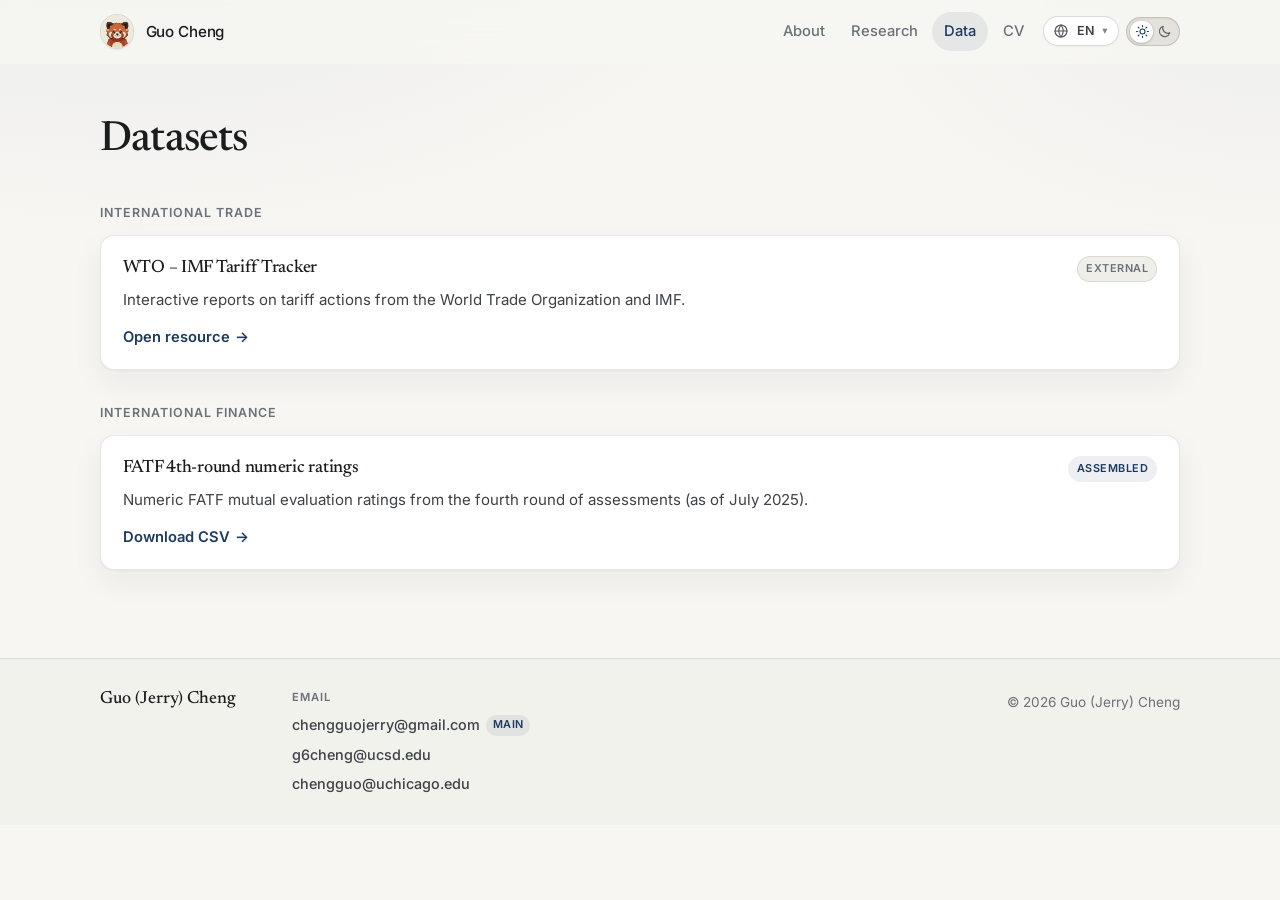
==== data.html @ 2438d46c "Add a dedicated Data page for themed datasets. Move the catalog off the home page, keep bilingual la" ====
<!DOCTYPE html>
<html lang="en">
<head>
  <meta charset="UTF-8" />
  <meta name="viewport" content="width=device-width, initial-scale=1" />
  <title>Datasets — Guo (Jerry) Cheng</title>
  <meta name="description" content="Datasets curated and assembled by Guo (Jerry) Cheng — international trade, international finance, and more." />
  <meta name="author" content="Guo (Jerry) Cheng" />

  <meta property="og:title" content="Datasets — Guo (Jerry) Cheng" />
  <meta property="og:description" content="Datasets curated and assembled by Guo (Jerry) Cheng." />
  <meta property="og:type" content="website" />
  <meta property="og:url" content="https://jerrycg.github.io/data.html" />

  <link rel="icon" href="assets/img/logo-red-panda.jpg" type="image/jpeg" />
  <meta name="color-scheme" content="light dark" />
  <script>
    (function () {
      try {
        var stored = localStorage.getItem("theme");
        var prefersDark = window.matchMedia("(prefers-color-scheme: dark)").matches;
        var theme = stored === "light" || stored === "dark"
          ? stored
          : prefersDark
            ? "dark"
            : "light";
        document.documentElement.setAttribute("data-theme", theme);
        document.documentElement.style.colorScheme = theme;
      } catch (e) {
        document.documentElement.setAttribute("data-theme", "light");
      }
      try {
        var lang = localStorage.getItem("lang");
        if (lang === "zh-CN" || lang === "en") {
          document.documentElement.setAttribute("lang", lang === "zh-CN" ? "zh-CN" : "en");
          document.documentElement.setAttribute("data-lang", lang);
        }
      } catch (e2) { /* ignore */ }
    })();
  </script>
  <link rel="preconnect" href="https://fonts.googleapis.com" />
  <link rel="preconnect" href="https://fonts.gstatic.com" crossorigin />
  <link href="https://fonts.googleapis.com/css2?family=Inter:wght@400;500;600&family=Newsreader:ital,opsz,wght@0,6..72,400;0,6..72,500;0,6..72,600;1,6..72,400;1,6..72,500&display=swap" rel="stylesheet" />
  <link rel="stylesheet" href="css/styles.css?v=20260418" />
</head>
<body class="page-data">
  <a class="skip-link" href="#main" data-i18n="skip">Skip to content</a>

  <header class="site-header" id="top">
    <div class="header-inner">
      <a class="brand" href="index.html" data-i18n-aria="brand.home" aria-label="Guo (Jerry) Cheng — home">
        <img
          class="brand-mark"
          src="assets/img/logo-red-panda.jpg"
          alt=""
          width="36"
          height="36"
          decoding="async"
        />
        <span class="brand-name" data-i18n="brand.name">Guo Cheng</span>
      </a>
      <div class="header-right">
        <nav class="site-nav" data-i18n-aria="nav.primary" aria-label="Primary">
          <ul>
            <li><a href="index.html#about" data-i18n="nav.about">About</a></li>
            <li><a href="index.html#research" data-i18n="nav.research">Research</a></li>
            <li><a href="data.html" class="is-active" data-i18n="nav.data" aria-current="page">Data</a></li>
            <li><a href="index.html#cv" data-i18n="nav.cv">CV</a></li>
          </ul>
        </nav>

        <div class="lang-switch" id="lang-switch">
          <button
            type="button"
            class="lang-toggle"
            id="lang-toggle"
            aria-haspopup="listbox"
            aria-expanded="false"
            aria-controls="lang-menu"
            data-i18n-aria="lang.label"
            aria-label="Language"
            title="Language"
          >
            <span class="lang-toggle-icon" aria-hidden="true">
              <svg viewBox="0 0 24 24" width="16" height="16" fill="none" stroke="currentColor" stroke-width="1.7" stroke-linecap="round" stroke-linejoin="round">
                <circle cx="12" cy="12" r="9" />
                <path d="M3 12h18" />
                <path d="M12 3a14 14 0 0 1 0 18" />
                <path d="M12 3a14 14 0 0 0 0 18" />
              </svg>
            </span>
            <span class="lang-current" id="lang-current">EN</span>
            <span class="lang-caret" aria-hidden="true">▾</span>
          </button>
          <ul class="lang-menu" id="lang-menu" role="listbox" hidden>
            <li role="option">
              <button type="button" class="lang-option" data-lang="en" data-i18n="lang.en">English</button>
            </li>
            <li role="option">
              <button type="button" class="lang-option" data-lang="zh-CN" data-i18n="lang.zh">简体中文</button>
            </li>
          </ul>
        </div>

        <button
          type="button"
          class="theme-toggle"
          id="theme-toggle"
          aria-label="Switch to dark theme"
          data-i18n-title="theme.toggle"
          title="Toggle light / dark theme"
        >
          <span class="theme-toggle-track" aria-hidden="true">
            <span class="theme-toggle-icon theme-toggle-sun">
              <svg viewBox="0 0 24 24" width="15" height="15" fill="none" stroke="currentColor" stroke-width="1.75" stroke-linecap="round">
                <circle cx="12" cy="12" r="4" />
                <path d="M12 2.5v1.8M12 19.7v1.8M2.5 12h1.8M19.7 12h1.8M5.1 5.1l1.3 1.3M17.6 17.6l1.3 1.3M5.1 18.9l1.3-1.3M17.6 6.4l1.3-1.3" />
              </svg>
            </span>
            <span class="theme-toggle-icon theme-toggle-moon">
              <svg viewBox="0 0 24 24" width="15" height="15" fill="none" stroke="currentColor" stroke-width="1.75" stroke-linecap="round" stroke-linejoin="round">
                <path d="M20.5 14.2A8.2 8.2 0 0 1 9.8 3.5 8.5 8.5 0 1 0 20.5 14.2Z" />
              </svg>
            </span>
            <span class="theme-toggle-thumb"></span>
          </span>
        </button>
      </div>
    </div>
  </header>

  <main id="main">
    <section class="section page-hero" aria-labelledby="data-title">
      <div class="container">
        <header class="section-header reveal">
          <h1 id="data-title" class="page-title" data-i18n="data.title">Datasets</h1>
        </header>

        <div class="research-block reveal">
          <h2 class="research-group-title" data-i18n="data.trade">International Trade</h2>
          <ul class="data-list">
            <li class="data-card">
              <div class="data-card-top">
                <p class="data-card-title" data-i18n="data.wto.title">WTO – IMF Tariff Tracker</p>
                <span class="data-badge" data-i18n="data.badge.external">External</span>
              </div>
              <p class="data-card-desc" data-i18n="data.wto.desc">
                Interactive reports on tariff actions from the World Trade Organization and IMF.
              </p>
              <div class="paper-links">
                <a
                  class="text-link"
                  href="https://ttd.wto.org/en/reports/tariff-actions"
                  target="_blank"
                  rel="noopener noreferrer"
                >
                  <span data-i18n="data.open">Open resource</span>
                  <span aria-hidden="true">→</span>
                </a>
              </div>
            </li>
          </ul>
        </div>

        <div class="research-block reveal">
          <h2 class="research-group-title" data-i18n="data.finance">International Finance</h2>
          <ul class="data-list">
            <li class="data-card">
              <div class="data-card-top">
                <p class="data-card-title" data-i18n="data.fatf.title">FATF 4th-round numeric ratings</p>
                <span class="data-badge data-badge-own" data-i18n="data.badge.assembled">Assembled</span>
              </div>
              <p class="data-card-desc" data-i18n="data.fatf.desc">
                Numeric FATF mutual evaluation ratings from the fourth round of assessments (as of July 2025).
              </p>
              <div class="paper-links">
                <a
                  class="text-link"
                  href="doc/FATF_4th_round_numeric_ratings_2025Jul.csv"
                  target="_blank"
                  rel="noopener noreferrer"
                >
                  <span data-i18n="data.download">Download CSV</span>
                  <span aria-hidden="true">→</span>
                </a>
              </div>
            </li>
          </ul>
        </div>
      </div>
    </section>
  </main>

  <footer class="site-footer">
    <div class="container footer-inner">
      <div class="footer-brand">
        <p class="footer-name" data-i18n="footer.name">Guo (Jerry) Cheng</p>
      </div>

      <div class="footer-block">
        <p class="footer-label" data-i18n="footer.email">Email</p>
        <ul class="footer-emails">
          <li>
            <a href="mailto:chengguojerry@gmail.com">chengguojerry@gmail.com</a>
            <span class="footer-tag" data-i18n="footer.main">main</span>
          </li>
          <li>
            <a href="mailto:g6cheng@ucsd.edu">g6cheng@ucsd.edu</a>
          </li>
          <li>
            <a href="mailto:chengguo@uchicago.edu">chengguo@uchicago.edu</a>
          </li>
        </ul>
      </div>

      <p class="footer-copy" data-i18n="footer.copy" id="footer-copy">© <span id="year"></span> Guo (Jerry) Cheng</p>
    </div>
  </footer>

  <script src="js/i18n.js?v=20260418"></script>
  <script src="js/main.js?v=20260418"></script>
</body>
</html>
---- css/styles.css ----
/* =========================================================
   Guo (Jerry) Cheng — personal academic site
   Minimal · concise · clean · light / dark
   ========================================================= */

/* Light theme (default) */
:root,
html[data-theme="light"] {
  color-scheme: light;

  --bg: #f7f6f3;
  --bg-elevated: #ffffff;
  --bg-soft: #efeee9;
  --ink: #1a1c1e;
  --ink-soft: #3d4248;
  --muted: #6b7178;
  --line: rgba(26, 28, 30, 0.1);
  --line-strong: rgba(26, 28, 30, 0.16);
  --accent: #1e3a5f;
  --accent-hover: #152a45;
  --accent-soft: rgba(30, 58, 95, 0.08);
  --accent-ring: rgba(30, 58, 95, 0.28);
  --accent-on: #f8f7f4;
  --brand-mark-fg: #f7f6f3;

  --header-bg: rgba(247, 246, 243, 0.78);
  --header-bg-scrolled: rgba(247, 246, 243, 0.9);
  --glow-a: rgba(30, 58, 95, 0.06);
  --glow-b: rgba(30, 58, 95, 0.04);
  --section-alt: linear-gradient(180deg, rgba(255, 255, 255, 0.55), rgba(239, 238, 233, 0.7));
  --footer-bg: rgba(239, 238, 233, 0.55);
  --cv-wash: rgba(30, 58, 95, 0.06);
  --card-hover-border: rgba(30, 58, 95, 0.22);
  --btn-ghost-border-hover: rgba(26, 28, 30, 0.22);
  --btn-primary-shadow: 0 1px 0 rgba(255, 255, 255, 0.12) inset, 0 8px 20px rgba(30, 58, 95, 0.18);
  --shadow-soft: 0 1px 2px rgba(26, 28, 30, 0.04), 0 12px 32px rgba(26, 28, 30, 0.06);
  --portrait-bg: linear-gradient(145deg, #e8e6df 0%, #d8dde6 100%);
  --toggle-track: #e4e2db;
  --toggle-thumb: #ffffff;
  --toggle-icon: #5c636b;
  --toggle-icon-active: #1e3a5f;

  /* Type system
     - sans  → UI chrome (nav, labels, buttons, meta)
     - serif → headings + long-form reading (about, abstracts, lede)
     Pairing: Inter + Newsreader (academic, cohesive, not identical everywhere) */
  --font-sans: "Inter", system-ui, -apple-system, "Segoe UI", Roboto, sans-serif;
  --font-serif: "Newsreader", "Iowan Old Style", "Palatino Linotype", Palatino, Georgia, serif;
  --font-prose-size: 1.08rem;
  --font-prose-leading: 1.75;

  /* Layout */
  --container: 1080px;
  --content: 42rem;
  --header-h: 4rem;
  --radius: 14px;
  --radius-sm: 10px;

  /* Motion */
  --ease: cubic-bezier(0.22, 1, 0.36, 1);
  --dur: 220ms;
}

/* Dark theme — quiet academic night */
html[data-theme="dark"] {
  color-scheme: dark;

  --bg: #111316;
  --bg-elevated: #1a1d22;
  --bg-soft: #16191e;
  --ink: #f0efeb;
  --ink-soft: #c5c8ce;
  --muted: #9198a1;
  --line: rgba(240, 239, 235, 0.1);
  --line-strong: rgba(240, 239, 235, 0.16);
  --accent: #9bb8db;
  --accent-hover: #bdd0e8;
  --accent-soft: rgba(155, 184, 219, 0.14);
  --accent-ring: rgba(155, 184, 219, 0.35);
  --accent-on: #111316;
  --brand-mark-fg: #111316;

  --header-bg: rgba(17, 19, 22, 0.78);
  --header-bg-scrolled: rgba(17, 19, 22, 0.92);
  --glow-a: rgba(155, 184, 219, 0.08);
  --glow-b: rgba(155, 184, 219, 0.04);
  --section-alt: linear-gradient(180deg, rgba(26, 29, 34, 0.65), rgba(18, 21, 26, 0.9));
  --footer-bg: rgba(14, 16, 19, 0.75);
  --cv-wash: rgba(155, 184, 219, 0.08);
  --card-hover-border: rgba(155, 184, 219, 0.32);
  --btn-ghost-border-hover: rgba(240, 239, 235, 0.28);
  --btn-primary-shadow: 0 1px 0 rgba(255, 255, 255, 0.08) inset, 0 8px 22px rgba(0, 0, 0, 0.35);
  --shadow-soft: 0 1px 2px rgba(0, 0, 0, 0.25), 0 14px 36px rgba(0, 0, 0, 0.28);
  --portrait-bg: linear-gradient(145deg, #2a2f38 0%, #1c222c 100%);
  --toggle-track: #2a3038;
  --toggle-thumb: #f0efeb;
  --toggle-icon: #a0a7b0;
  --toggle-icon-active: #111316;
}

/* Reset-ish */
*,
*::before,
*::after {
  box-sizing: border-box;
}

html {
  scroll-behavior: smooth;
  scroll-padding-top: calc(var(--header-h) + 1rem);
}

body {
  margin: 0;
  min-height: 100vh;
  font-family: var(--font-sans);
  font-size: 1.02rem;
  line-height: 1.65;
  color: var(--ink-soft);
  background:
    radial-gradient(1200px 600px at 10% -10%, var(--glow-a), transparent 55%),
    radial-gradient(900px 500px at 100% 0%, var(--glow-b), transparent 50%),
    var(--bg);
  -webkit-font-smoothing: antialiased;
  -moz-osx-font-smoothing: grayscale;
  text-rendering: optimizeLegibility;
  transition:
    background-color var(--dur) var(--ease),
    color var(--dur) var(--ease);
}

img {
  max-width: 100%;
  display: block;
}

a {
  color: var(--accent);
  text-decoration-thickness: 1px;
  text-underline-offset: 0.18em;
  transition: color var(--dur) var(--ease), opacity var(--dur) var(--ease);
}

a:hover {
  color: var(--accent-hover);
}

a:focus-visible {
  outline: 2px solid var(--accent);
  outline-offset: 3px;
  border-radius: 4px;
}

h1, h2, h3 {
  font-family: var(--font-serif);
  font-optical-sizing: auto;
  color: var(--ink);
  font-weight: 500;
  letter-spacing: -0.02em;
  line-height: 1.2;
  margin: 0;
}

p {
  margin: 0 0 1rem;
}

p:last-child {
  margin-bottom: 0;
}

ul, ol {
  margin: 0;
  padding: 0;
  list-style: none;
}

.skip-link {
  position: absolute;
  left: 1rem;
  top: -100px;
  z-index: 1000;
  padding: 0.6rem 0.9rem;
  background: var(--ink);
  color: var(--bg);
  border-radius: 8px;
  text-decoration: none;
}

.skip-link:focus {
  top: 1rem;
}

.container {
  width: min(100% - 2.5rem, var(--container));
  margin-inline: auto;
}

/* ---------- Header ---------- */
.site-header {
  position: sticky;
  top: 0;
  z-index: 50;
  height: var(--header-h);
  backdrop-filter: blur(14px) saturate(1.2);
  -webkit-backdrop-filter: blur(14px) saturate(1.2);
  background: var(--header-bg);
  border-bottom: 1px solid transparent;
  transition: border-color var(--dur) var(--ease), background var(--dur) var(--ease);
}

.site-header.is-scrolled {
  border-bottom-color: var(--line);
  background: var(--header-bg-scrolled);
}

.header-inner {
  height: 100%;
  width: min(100% - 2.5rem, var(--container));
  margin-inline: auto;
  display: flex;
  align-items: center;
  justify-content: space-between;
  gap: 1rem;
}

.header-right {
  display: flex;
  align-items: center;
  gap: 0.45rem;
}

.brand {
  display: inline-flex;
  align-items: center;
  gap: 0.7rem;
  text-decoration: none;
  color: var(--ink);
}

.brand:hover {
  color: var(--ink);
  opacity: 0.85;
}

.brand-mark {
  display: block;
  width: 2.15rem;
  height: 2.15rem;
  border-radius: 50%;
  object-fit: cover;
  object-position: center 40%;
  background: var(--bg-soft);
  border: 1px solid var(--line);
  box-shadow: 0 1px 2px rgba(0, 0, 0, 0.06);
  flex-shrink: 0;
}

.brand-name {
  font-size: 0.95rem;
  font-weight: 500;
  letter-spacing: -0.01em;
}

.site-nav ul {
  display: flex;
  gap: 0.15rem;
  align-items: center;
}

.site-nav a {
  display: inline-block;
  padding: 0.45rem 0.75rem;
  color: var(--muted);
  text-decoration: none;
  font-size: 0.92rem;
  font-weight: 500;
  border-radius: 999px;
}

.site-nav a:hover {
  color: var(--ink);
  background: var(--accent-soft);
}

.site-nav a.is-active {
  color: var(--accent);
  background: var(--accent-soft);
}

/* Language switcher */
.lang-switch {
  position: relative;
  flex-shrink: 0;
}

.lang-toggle {
  appearance: none;
  -webkit-appearance: none;
  display: inline-flex;
  align-items: center;
  gap: 0.35rem;
  height: 1.85rem;
  padding: 0 0.65rem 0 0.55rem;
  border-radius: 999px;
  border: 1px solid var(--line-strong);
  background: var(--bg-elevated);
  color: var(--ink-soft);
  font-family: var(--font-sans);
  font-size: 0.78rem;
  font-weight: 600;
  letter-spacing: 0.02em;
  cursor: pointer;
  box-shadow: 0 1px 2px rgba(0, 0, 0, 0.04);
  transition:
    border-color var(--dur) var(--ease),
    color var(--dur) var(--ease),
    background var(--dur) var(--ease),
    box-shadow var(--dur) var(--ease);
}

.lang-toggle:hover {
  border-color: var(--accent-ring);
  color: var(--ink);
}

.lang-toggle:focus-visible {
  outline: 2px solid var(--accent);
  outline-offset: 3px;
}

.lang-switch.is-open .lang-toggle {
  border-color: var(--accent-ring);
  color: var(--accent);
  box-shadow: 0 0 0 3px var(--accent-soft);
}

.lang-toggle-icon {
  display: grid;
  place-items: center;
  opacity: 0.9;
}

.lang-current {
  min-width: 1.4rem;
  text-align: center;
  font-variant-numeric: tabular-nums;
}

.lang-caret {
  font-size: 0.65rem;
  opacity: 0.65;
  line-height: 1;
  transition: transform 200ms var(--ease);
}

.lang-switch.is-open .lang-caret {
  transform: rotate(180deg);
}

.lang-menu {
  position: absolute;
  top: calc(100% + 0.45rem);
  right: 0;
  z-index: 60;
  min-width: 8.5rem;
  margin: 0;
  padding: 0.35rem;
  list-style: none;
  border-radius: 12px;
  border: 1px solid var(--line);
  background: var(--bg-elevated);
  box-shadow: var(--shadow-soft);
}

.lang-menu[hidden] {
  display: none;
}

.lang-option {
  appearance: none;
  -webkit-appearance: none;
  width: 100%;
  display: block;
  text-align: left;
  border: none;
  background: transparent;
  color: var(--ink-soft);
  font-family: var(--font-sans);
  font-size: 0.88rem;
  font-weight: 500;
  padding: 0.5rem 0.65rem;
  border-radius: 8px;
  cursor: pointer;
  transition: background var(--dur) var(--ease), color var(--dur) var(--ease);
}

.lang-option:hover {
  background: var(--accent-soft);
  color: var(--ink);
}

.lang-option.is-active {
  color: var(--accent);
  background: var(--accent-soft);
  font-weight: 600;
}

.lang-option:focus-visible {
  outline: 2px solid var(--accent);
  outline-offset: 1px;
}

/* Theme toggle */
.theme-toggle {
  appearance: none;
  -webkit-appearance: none;
  border: none;
  background: transparent;
  padding: 0;
  margin: 0;
  cursor: pointer;
  border-radius: 999px;
  flex-shrink: 0;
  line-height: 0;
}

.theme-toggle:focus-visible {
  outline: 2px solid var(--accent);
  outline-offset: 3px;
}

.theme-toggle-track {
  position: relative;
  display: grid;
  grid-template-columns: 1fr 1fr;
  align-items: center;
  width: 3.35rem;
  height: 1.85rem;
  padding: 0 0.22rem;
  border-radius: 999px;
  background: var(--toggle-track);
  border: 1px solid var(--line-strong);
  box-shadow: inset 0 1px 2px rgba(0, 0, 0, 0.06);
  transition: background var(--dur) var(--ease), border-color var(--dur) var(--ease);
}

.theme-toggle-icon {
  position: relative;
  z-index: 1;
  display: grid;
  place-items: center;
  color: var(--toggle-icon);
  transition: color var(--dur) var(--ease), opacity var(--dur) var(--ease);
}

.theme-toggle-thumb {
  position: absolute;
  top: 50%;
  left: 0.18rem;
  width: 1.42rem;
  height: 1.42rem;
  border-radius: 50%;
  background: var(--toggle-thumb);
  box-shadow: 0 1px 3px rgba(0, 0, 0, 0.18), 0 0 0 1px rgba(0, 0, 0, 0.04);
  transform: translate(0, -50%);
  transition: transform 280ms var(--ease), background var(--dur) var(--ease);
  z-index: 0;
}

html[data-theme="light"] .theme-toggle-sun {
  color: var(--toggle-icon-active);
}

html[data-theme="dark"] .theme-toggle-moon {
  color: var(--toggle-icon-active);
}

html[data-theme="dark"] .theme-toggle-thumb {
  transform: translate(1.45rem, -50%);
}

.theme-toggle:hover .theme-toggle-track {
  border-color: var(--accent-ring);
}

.theme-toggle:active .theme-toggle-thumb {
  transform: translate(0, -50%) scale(0.94);
}

html[data-theme="dark"] .theme-toggle:active .theme-toggle-thumb {
  transform: translate(1.45rem, -50%) scale(0.94);
}

/* ---------- Hero ---------- */
.hero {
  padding: clamp(2.75rem, 7vw, 5.5rem) 0 clamp(3.75rem, 8vw, 6.25rem);
}

/* Flex packs photo next to intro; gap keeps photo slightly off the text */
.hero-grid {
  display: flex;
  flex-wrap: wrap;
  align-items: center;
  /* Comfortable air between intro and photo — not cramped, not edge-pushed */
  gap: clamp(2.5rem, 5.5vw, 4rem);
}

.hero-copy {
  flex: 1 1 18rem;
  min-width: 0;
  max-width: 36rem;
}

.eyebrow {
  display: inline-flex;
  align-items: center;
  gap: 0.5rem;
  margin: 0 0 1rem;
  padding: 0.28rem 0.7rem;
  border-radius: 999px;
  background: var(--accent-soft);
  color: var(--accent);
  font-size: 0.78rem;
  font-weight: 600;
  letter-spacing: 0.06em;
  text-transform: uppercase;
}

.hero h1 {
  font-size: clamp(2.45rem, 5.2vw, 3.65rem);
  font-weight: 500;
  letter-spacing: -0.03em;
  margin-bottom: 0.55rem;
}

.hero-role {
  margin: 0 0 1.2rem;
  color: var(--muted);
  font-size: 1.08rem;
  font-weight: 500;
}

.hero-lede {
  max-width: 36rem;
  font-size: clamp(1.14rem, 2.2vw, 1.3rem);
  line-height: 1.58;
  color: var(--ink-soft);
  margin-bottom: 1.75rem;
  font-family: var(--font-serif);
  font-weight: 400;
  font-optical-sizing: auto;
  letter-spacing: -0.012em;
}

.hero-actions {
  display: flex;
  flex-wrap: wrap;
  gap: 0.75rem;
  margin-bottom: 1.55rem;
}

.social-list {
  display: flex;
  flex-wrap: wrap;
  gap: 0.25rem 0.2rem;
  padding-top: 0.15rem;
  border-top: 1px solid var(--line);
  max-width: 36rem;
}

.social-list li {
  display: flex;
}

.social-list a {
  display: inline-flex;
  align-items: center;
  gap: 0.4rem;
  color: var(--muted);
  text-decoration: none;
  font-size: 0.9rem;
  font-weight: 500;
  padding: 0.55rem 0.7rem;
  border-radius: 999px;
  transition: color var(--dur) var(--ease), background var(--dur) var(--ease);
}

.social-list a:hover {
  color: var(--accent);
  background: var(--accent-soft);
}

.social-icon {
  display: inline-grid;
  place-items: center;
  opacity: 0.9;
}

/* Hero photo — Fatty Fries (previous size restored: 280px)
   Absolutely positioned image so intrinsic size cannot blow layout. */
.hero-photo {
  /* Nudge right + slightly down relative to the intro block */
  margin: clamp(0.65rem, 1.5vw, 1.1rem) 0 0 clamp(1.15rem, 3.2vw, 2.25rem);
  flex: 0 0 auto;
  width: 280px;
  max-width: min(280px, 100%);
}

.photo-frame {
  position: relative;
  width: 100%;
  aspect-ratio: 1 / 1;
  height: auto;
  border-radius: 28px;
  overflow: hidden;
  background: var(--portrait-bg);
  border: 1px solid var(--line-strong);
  box-shadow: var(--shadow-soft);
}

.photo-img {
  position: absolute;
  inset: 0;
  width: 100%;
  height: 100%;
  max-width: none;
  object-fit: cover;
  object-position: 45% 40%;
  display: block;
  transition: transform 0.7s var(--ease);
}

@media (prefers-reduced-motion: no-preference) {
  .hero-photo:hover .photo-img {
    transform: scale(1.03);
  }
}

.photo-caption {
  display: flex;
  flex-direction: column;
  gap: 0.15rem;
  margin-top: 0.85rem;
  padding-inline: 0.15rem;
}

.photo-caption-name {
  font-family: var(--font-serif);
  font-size: 1.05rem;
  font-weight: 500;
  color: var(--ink);
  letter-spacing: -0.01em;
}

.photo-caption-note {
  font-size: 0.85rem;
  color: var(--muted);
  font-weight: 500;
}

/* Buttons */
.btn {
  display: inline-flex;
  align-items: center;
  justify-content: center;
  gap: 0.4rem;
  padding: 0.7rem 1.15rem;
  border-radius: 999px;
  font-size: 0.95rem;
  font-weight: 600;
  text-decoration: none;
  border: 1px solid transparent;
  transition:
    background var(--dur) var(--ease),
    color var(--dur) var(--ease),
    border-color var(--dur) var(--ease),
    transform var(--dur) var(--ease),
    box-shadow var(--dur) var(--ease);
}

.btn:hover {
  text-decoration: none;
}

.btn:active {
  transform: translateY(1px);
}

.btn-primary {
  background: var(--accent);
  color: var(--accent-on);
  box-shadow: var(--btn-primary-shadow);
}

.btn-primary:hover {
  background: var(--accent-hover);
  color: var(--accent-on);
}

.btn-ghost {
  background: transparent;
  color: var(--ink);
  border-color: var(--line-strong);
}

.btn-ghost:hover {
  background: var(--bg-elevated);
  color: var(--ink);
  border-color: var(--btn-ghost-border-hover);
}

.btn-lg {
  padding: 0.9rem 1.4rem;
  font-size: 1rem;
}

/* ---------- Sections ---------- */
.section {
  padding: clamp(3.5rem, 8vw, 5.5rem) 0;
}

.section-alt {
  background: var(--section-alt);
  border-block: 1px solid var(--line);
}

.section-header {
  margin-bottom: clamp(1.75rem, 4vw, 2.5rem);
  max-width: var(--content);
}

.section-label {
  margin: 0 0 0.55rem;
  font-size: 0.78rem;
  font-weight: 600;
  letter-spacing: 0.08em;
  text-transform: uppercase;
  color: var(--accent);
}

.section-header h2 {
  font-size: clamp(1.85rem, 3.5vw, 2.35rem);
}

/* About — education aligns with main background prose (under the section title) */
.about-grid {
  display: grid;
  grid-template-columns: 1.2fr 0.9fr;
  gap: clamp(1.75rem, 4vw, 3rem);
  align-items: start;
}

.about-prose {
  max-width: 38rem;
  font-family: var(--font-serif);
  font-size: var(--font-prose-size);
  font-weight: 400;
  font-optical-sizing: auto;
  line-height: var(--font-prose-leading);
  letter-spacing: -0.006em;
  color: var(--ink-soft);
  text-align: left;
}

.about-prose p + p {
  margin-top: 1.05rem;
}

.about-prose > p:first-child {
  margin-top: 0;
}

/* Links inside prose stay clear without breaking the serif rhythm */
.about-prose a {
  font-weight: 500;
  text-underline-offset: 0.2em;
}

.education {
  background: var(--bg-elevated);
  border: 1px solid var(--line);
  border-radius: var(--radius);
  /* Match first-line of prose: less top padding so card top ~ text top */
  padding: 0.85rem 1.15rem 0.95rem;
  box-shadow: var(--shadow-soft);
  align-self: start;
  margin-top: 0;
}

.aside-title {
  font-family: var(--font-sans);
  font-size: 0.72rem;
  font-weight: 600;
  letter-spacing: 0.08em;
  text-transform: uppercase;
  color: var(--muted);
  margin: 0 0 0.65rem;
  line-height: 1.2;
}

.edu-list > li + li {
  margin-top: 0.7rem;
  padding-top: 0.7rem;
  border-top: 1px solid var(--line);
}

.edu-meta {
  display: flex;
  justify-content: space-between;
  gap: 0.65rem;
  align-items: baseline;
  margin-bottom: 0.12rem;
}

.edu-school {
  font-weight: 600;
  color: var(--ink);
  font-size: 0.92rem;
  line-height: 1.3;
}

.edu-years {
  font-size: 0.78rem;
  color: var(--muted);
  white-space: nowrap;
  font-variant-numeric: tabular-nums;
}

.edu-degree {
  margin: 0;
  color: var(--ink-soft);
  font-size: 0.88rem;
  line-height: 1.4;
}

.edu-note {
  margin: 0.15rem 0 0;
  color: var(--muted);
  font-size: 0.82rem;
}

/* Research */
.research-block + .research-block {
  margin-top: 2.25rem;
}

.research-group-title {
  font-family: var(--font-sans);
  font-size: 0.78rem;
  font-weight: 600;
  letter-spacing: 0.08em;
  text-transform: uppercase;
  color: var(--muted);
  margin-bottom: 0.9rem;
}

.paper-card {
  background: var(--bg-elevated);
  border: 1px solid var(--line);
  border-radius: var(--radius);
  padding: 1.35rem 1.4rem 1.3rem;
  box-shadow: var(--shadow-soft);
  transition: border-color var(--dur) var(--ease), transform var(--dur) var(--ease);
}

.paper-card:hover {
  border-color: var(--card-hover-border);
}

.wip-list {
  display: grid;
  gap: 0.9rem;
}

.paper-title {
  font-family: var(--font-serif);
  font-size: 1.18rem;
  font-weight: 500;
  font-optical-sizing: auto;
  color: var(--ink);
  line-height: 1.35;
  letter-spacing: -0.015em;
  margin-bottom: 0.45rem;
}

.paper-meta {
  margin: 0;
  font-family: var(--font-sans);
  color: var(--muted);
  font-size: 0.92rem;
  font-weight: 500;
}

.paper-note {
  margin: 0.55rem 0 0.85rem;
  color: var(--ink-soft);
  font-size: 0.92rem;
}

.paper-note-correction {
  margin: 0.5rem 0 0;
  font-size: 0.88rem;
  line-height: 1.5;
  color: var(--muted);
  font-style: italic;
}

.paper-links {
  display: flex;
  flex-wrap: wrap;
  align-items: center;
  gap: 0.35rem 1.15rem;
  margin-top: 0.85rem;
}

.text-link {
  display: inline-flex;
  align-items: center;
  gap: 0.35rem;
  font-weight: 600;
  font-size: 0.92rem;
  text-decoration: none;
}

.text-link:hover {
  gap: 0.5rem;
}

/* Abstract drawer */
.abstract-toggle {
  appearance: none;
  -webkit-appearance: none;
  border: none;
  background: transparent;
  padding: 0;
  margin: 0;
  font: inherit;
  font-weight: 600;
  font-size: 0.92rem;
  color: var(--accent);
  cursor: pointer;
  display: inline-flex;
  align-items: center;
  gap: 0.35rem;
  border-radius: 4px;
  transition: color var(--dur) var(--ease), gap var(--dur) var(--ease);
}

.abstract-toggle:hover {
  color: var(--accent-hover);
  gap: 0.5rem;
}

.abstract-toggle:focus-visible {
  outline: 2px solid var(--accent);
  outline-offset: 3px;
}

.abstract-toggle-icon {
  display: inline-block;
  font-size: 0.75em;
  line-height: 1;
  transition: transform 220ms var(--ease);
}

.abstract-toggle[aria-expanded="true"] .abstract-toggle-icon {
  transform: rotate(90deg);
}

.abstract-panel {
  display: grid;
  grid-template-rows: 0fr;
  opacity: 0;
  margin-top: 0;
  transition:
    grid-template-rows 280ms var(--ease),
    opacity 220ms var(--ease),
    margin-top 280ms var(--ease);
}

.abstract-panel.is-open {
  grid-template-rows: 1fr;
  opacity: 1;
  margin-top: 0.85rem;
}

.abstract-panel-inner {
  overflow: hidden;
  min-height: 0;
}

.abstract-body {
  margin: 0;
  padding: 0.95rem 1.05rem;
  border-radius: var(--radius-sm);
  background: var(--accent-soft);
  border: 1px solid var(--line);
  color: var(--ink-soft);
  font-family: var(--font-serif);
  font-size: 0.98rem;
  font-optical-sizing: auto;
  font-weight: 400;
  line-height: 1.72;
  letter-spacing: -0.005em;
  text-align: justify;
  text-justify: inter-word;
  hyphens: auto;
  -webkit-hyphens: auto;
}

/* Avoid tabbing into collapsed abstracts */
.abstract-panel:not(.is-open) .abstract-body {
  visibility: hidden;
}

.abstract-panel.is-open .abstract-body {
  visibility: visible;
}

@media (prefers-reduced-motion: reduce) {
  .abstract-panel {
    transition: none;
  }

  .abstract-toggle-icon {
    transition: none;
  }
}

/* Data page */
.page-title {
  font-size: clamp(2rem, 4vw, 2.6rem);
  margin: 0;
}

.page-hero {
  padding-top: clamp(2rem, 5vw, 3.25rem);
}

/* Data catalog */
.data-list {
  display: grid;
  gap: 0.9rem;
}

.data-card {
  background: var(--bg-elevated);
  border: 1px solid var(--line);
  border-radius: var(--radius);
  padding: 1.25rem 1.35rem 1.2rem;
  box-shadow: var(--shadow-soft);
  transition: border-color var(--dur) var(--ease);
}

.data-card:hover {
  border-color: var(--card-hover-border);
}

.data-card-top {
  display: flex;
  flex-wrap: wrap;
  align-items: baseline;
  justify-content: space-between;
  gap: 0.5rem 0.85rem;
  margin-bottom: 0.4rem;
}

.data-card-title {
  margin: 0;
  font-family: var(--font-serif);
  font-size: 1.12rem;
  font-weight: 500;
  color: var(--ink);
  letter-spacing: -0.015em;
  line-height: 1.35;
}

.data-badge {
  flex-shrink: 0;
  font-size: 0.68rem;
  font-weight: 600;
  letter-spacing: 0.05em;
  text-transform: uppercase;
  color: var(--muted);
  background: var(--bg-soft);
  border: 1px solid var(--line);
  padding: 0.18rem 0.5rem;
  border-radius: 999px;
}

.data-badge-own {
  color: var(--accent);
  background: var(--accent-soft);
  border-color: transparent;
}

.data-card-desc {
  margin: 0;
  color: var(--ink-soft);
  font-size: 0.94rem;
  line-height: 1.55;
}

html[data-lang="zh-CN"] .data-card-title,
html[lang="zh-CN"] .data-card-title {
  font-family:
    "Songti SC",
    "STSong",
    "SimSun",
    "Noto Serif SC",
    "Source Han Serif SC",
    Georgia,
    serif;
}

/* CV panel */
.cv-panel {
  display: flex;
  align-items: center;
  justify-content: space-between;
  gap: 1.5rem;
  flex-wrap: wrap;
  padding: clamp(1.5rem, 4vw, 2.25rem);
  border-radius: calc(var(--radius) + 4px);
  background:
    linear-gradient(135deg, var(--cv-wash), transparent 50%),
    var(--bg-elevated);
  border: 1px solid var(--line);
  box-shadow: var(--shadow-soft);
}

.cv-copy h2 {
  font-size: clamp(1.75rem, 3vw, 2.1rem);
  margin-bottom: 0.4rem;
}

.cv-lede {
  margin: 0;
  color: var(--muted);
  max-width: 28rem;
}

/* Footer — horizontal bar */
.site-footer {
  padding: 1.85rem 0;
  border-top: 1px solid var(--line);
  background: var(--footer-bg);
}

.footer-inner {
  display: flex;
  flex-wrap: wrap;
  align-items: flex-start;
  justify-content: space-between;
  gap: 1.15rem 2rem;
  max-width: var(--container);
}

.footer-brand {
  flex: 0 1 auto;
  min-width: 10rem;
}

.footer-name {
  margin: 0;
  font-family: var(--font-serif);
  font-size: 1.1rem;
  color: var(--ink);
  font-weight: 500;
  line-height: 1.3;
}

.footer-block {
  flex: 1 1 14rem;
  min-width: 0;
}

.footer-label {
  margin: 0 0 0.4rem;
  font-size: 0.7rem;
  font-weight: 600;
  letter-spacing: 0.08em;
  text-transform: uppercase;
  color: var(--muted);
}

.footer-emails {
  display: flex;
  flex-direction: column;
  align-items: flex-start;
  gap: 0.35rem;
}

.footer-emails li {
  display: flex;
  flex-wrap: wrap;
  align-items: center;
  gap: 0.4rem;
  font-size: 0.9rem;
}

.footer-emails a {
  color: var(--ink-soft);
  text-decoration: none;
  font-weight: 500;
}

.footer-emails a:hover {
  color: var(--accent);
}

.footer-tag {
  font-size: 0.68rem;
  font-weight: 600;
  letter-spacing: 0.04em;
  text-transform: uppercase;
  color: var(--accent);
  background: var(--accent-soft);
  padding: 0.1rem 0.4rem;
  border-radius: 999px;
}

.footer-copy {
  margin: 0;
  flex: 0 0 auto;
  color: var(--muted);
  font-size: 0.85rem;
  white-space: nowrap;
  align-self: flex-start;
  padding-top: 0.15rem;
}

@media (max-width: 720px) {
  .footer-inner {
    flex-direction: column;
    align-items: flex-start;
    gap: 1.15rem;
  }

  .footer-block {
    flex: 1 1 auto;
    width: 100%;
  }

  .footer-copy {
    padding-top: 0.35rem;
    border-top: 1px solid var(--line);
    width: 100%;
    white-space: normal;
    align-self: flex-start;
  }
}

/* Reveal on scroll */
.reveal {
  opacity: 0;
  transform: translateY(14px);
  transition: opacity 0.7s var(--ease), transform 0.7s var(--ease);
}

.reveal.is-visible {
  opacity: 1;
  transform: none;
}

/* ---------- Responsive ---------- */
@media (max-width: 860px) {
  .hero-grid {
    gap: 1.5rem;
  }

  .hero-photo {
    width: 240px;
    max-width: min(240px, 100%);
  }

  .photo-frame {
    border-radius: 22px;
  }

  .about-grid {
    grid-template-columns: 1fr;
  }
}

@media (max-width: 560px) {
  .container,
  .header-inner {
    width: min(100% - 1.5rem, var(--container));
  }

  .brand-name {
    display: none;
  }

  .site-nav a {
    padding: 0.4rem 0.55rem;
    font-size: 0.88rem;
  }

  .hero h1 {
    font-size: 2.2rem;
  }

  .social-list a {
    padding: 0.45rem 0.55rem;
    font-size: 0.86rem;
  }

  .cv-panel {
    align-items: flex-start;
  }

  .btn-lg {
    width: 100%;
  }
}

/* Chinese UI: system fonts that work offline in mainland China
   (no Google Fonts dependency for CJK glyphs) */
html[data-lang="zh-CN"] body,
html[lang="zh-CN"] body {
  font-family:
    "PingFang SC",
    "Hiragino Sans GB",
    "Microsoft YaHei UI",
    "Microsoft YaHei",
    "Noto Sans SC",
    "Source Han Sans SC",
    system-ui,
    sans-serif;
}

html[data-lang="zh-CN"] h1,
html[data-lang="zh-CN"] h2,
html[data-lang="zh-CN"] h3,
html[data-lang="zh-CN"] .hero-lede,
html[data-lang="zh-CN"] .about-prose,
html[data-lang="zh-CN"] .abstract-body,
html[data-lang="zh-CN"] .paper-title,
html[data-lang="zh-CN"] .footer-name,
html[data-lang="zh-CN"] .photo-caption-name,
html[lang="zh-CN"] h1,
html[lang="zh-CN"] h2,
html[lang="zh-CN"] h3,
html[lang="zh-CN"] .hero-lede,
html[lang="zh-CN"] .about-prose,
html[lang="zh-CN"] .abstract-body,
html[lang="zh-CN"] .paper-title,
html[lang="zh-CN"] .footer-name,
html[lang="zh-CN"] .photo-caption-name {
  font-family:
    "Songti SC",
    "STSong",
    "SimSun",
    "Noto Serif SC",
    "Source Han Serif SC",
    Georgia,
    serif;
  letter-spacing: 0.01em;
}

html[data-lang="zh-CN"] .about-prose,
html[lang="zh-CN"] .about-prose {
  line-height: 1.85;
}

html[data-lang="zh-CN"] .abstract-body,
html[lang="zh-CN"] .abstract-body {
  line-height: 1.8;
}

/* Reduced motion */
@media (prefers-reduced-motion: reduce) {
  html {
    scroll-behavior: auto;
  }

  *,
  *::before,
  *::after {
    animation-duration: 0.01ms !important;
    animation-iteration-count: 1 !important;
    transition-duration: 0.01ms !important;
  }

  .reveal {
    opacity: 1;
    transform: none;
  }
}

/* Print always light */
@media print {
  .site-header,
  .hero-actions,
  .theme-toggle,
  .skip-link {
    display: none !important;
  }

  body {
    background: #fff;
    color: #000;
    font-size: 11pt;
  }

  .section,
  .hero {
    padding: 1rem 0;
  }

  a {
    color: #000;
    text-decoration: none;
  }

  .paper-card,
  .education,
  .cv-panel {
    box-shadow: none;
    border: 1px solid #ccc;
  }
}
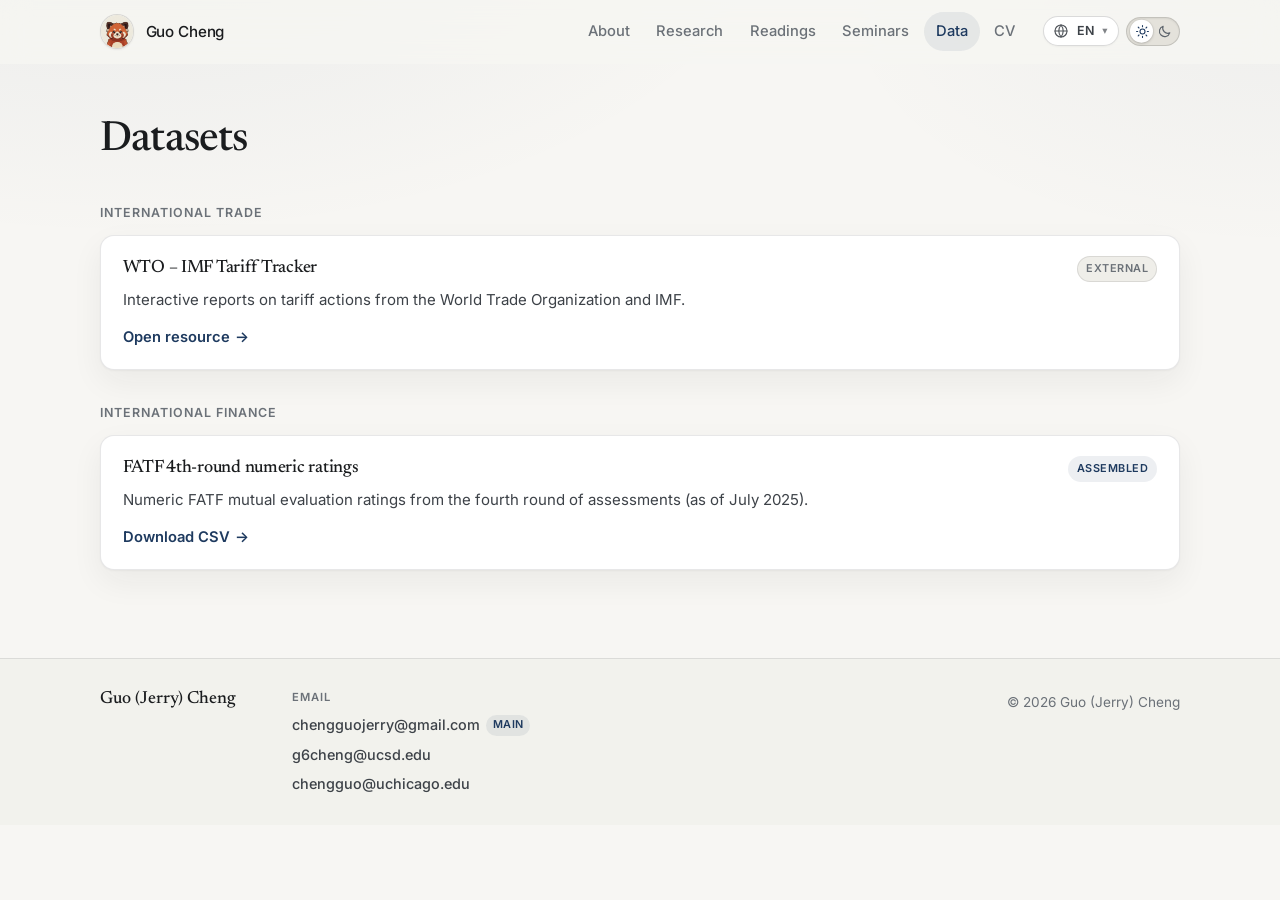
==== commit 34f9ccad: "Add a Readings page with the first geopolitics paper." ====
--- a/data.html
+++ b/data.html
@@ -2,7 +2,7 @@
 <html lang="en">
 <head>
   <meta charset="UTF-8" />
-  <meta name="viewport" content="width=device-width, initial-scale=1" />
+  <meta name="viewport" content="width=device-width, initial-scale=1, viewport-fit=cover" />
   <title>Datasets — Guo (Jerry) Cheng</title>
   <meta name="description" content="Datasets curated and assembled by Guo (Jerry) Cheng — international trade, international finance, and more." />
   <meta name="author" content="Guo (Jerry) Cheng" />
@@ -41,7 +41,7 @@
   <link rel="preconnect" href="https://fonts.googleapis.com" />
   <link rel="preconnect" href="https://fonts.gstatic.com" crossorigin />
   <link href="https://fonts.googleapis.com/css2?family=Inter:wght@400;500;600&family=Newsreader:ital,opsz,wght@0,6..72,400;0,6..72,500;0,6..72,600;1,6..72,400;1,6..72,500&display=swap" rel="stylesheet" />
-  <link rel="stylesheet" href="css/styles.css?v=20260418" />
+  <link rel="stylesheet" href="css/styles.css?v=20261102" />
 </head>
 <body class="page-data">
   <a class="skip-link" href="#main" data-i18n="skip">Skip to content</a>
@@ -59,16 +59,18 @@
         />
         <span class="brand-name" data-i18n="brand.name">Guo Cheng</span>
       </a>
-      <div class="header-right">
-        <nav class="site-nav" data-i18n-aria="nav.primary" aria-label="Primary">
-          <ul>
-            <li><a href="index.html#about" data-i18n="nav.about">About</a></li>
-            <li><a href="index.html#research" data-i18n="nav.research">Research</a></li>
-            <li><a href="data.html" class="is-active" data-i18n="nav.data" aria-current="page">Data</a></li>
-            <li><a href="index.html#cv" data-i18n="nav.cv">CV</a></li>
-          </ul>
-        </nav>
-
+      <nav class="site-nav" data-i18n-aria="nav.primary" aria-label="Primary">
+        <ul>
+          <li><a href="index.html#about" data-i18n="nav.about">About</a></li>
+          <li><a href="index.html#research" data-i18n="nav.research">Research</a></li>
+          <li><a href="readings.html" data-i18n="nav.readings">Readings</a></li>
+          <li><a href="seminars.html" data-i18n="nav.seminars">Seminars</a></li>
+          <li><a href="data.html" class="is-active" data-i18n="nav.data" aria-current="page">Data</a></li>
+          <li><a href="index.html#cv" data-i18n="nav.cv">CV</a></li>
+        </ul>
+      </nav>
+
+      <div class="header-tools">
         <div class="lang-switch" id="lang-switch">
           <button
             type="button"
@@ -217,7 +219,7 @@
     </div>
   </footer>
 
-  <script src="js/i18n.js?v=20260418"></script>
-  <script src="js/main.js?v=20260418"></script>
+  <script src="js/i18n.js?v=20261102"></script>
+  <script src="js/main.js?v=20261102"></script>
 </body>
 </html>
--- a/css/styles.css
+++ b/css/styles.css
@@ -108,11 +108,14 @@
 html {
   scroll-behavior: smooth;
   scroll-padding-top: calc(var(--header-h) + 1rem);
+  overflow-x: clip;
 }
 
 body {
   margin: 0;
   min-height: 100vh;
+  max-width: 100%;
+  overflow-x: clip;
   font-family: var(--font-sans);
   font-size: 1.02rem;
   line-height: 1.65;
@@ -206,6 +209,8 @@
   -webkit-backdrop-filter: blur(14px) saturate(1.2);
   background: var(--header-bg);
   border-bottom: 1px solid transparent;
+  padding-left: env(safe-area-inset-left);
+  padding-right: env(safe-area-inset-right);
   transition: border-color var(--dur) var(--ease), background var(--dur) var(--ease);
 }
 
@@ -220,14 +225,19 @@
   margin-inline: auto;
   display: flex;
   align-items: center;
-  justify-content: space-between;
-  gap: 1rem;
-}
-
-.header-right {
+  gap: 0.75rem 1rem;
+}
+
+.site-nav {
+  margin-left: auto;
+  min-width: 0;
+}
+
+.header-tools {
   display: flex;
   align-items: center;
   gap: 0.45rem;
+  flex-shrink: 0;
 }
 
 .brand {
@@ -896,6 +906,7 @@
   margin: 0.55rem 0 0.85rem;
   color: var(--ink-soft);
   font-size: 0.92rem;
+  overflow-wrap: anywhere;
 }
 
 .paper-note-correction {
@@ -910,7 +921,7 @@
   display: flex;
   flex-wrap: wrap;
   align-items: center;
-  gap: 0.35rem 1.15rem;
+  gap: 0.45rem 1rem;
   margin-top: 0.85rem;
 }
 
@@ -1243,6 +1254,11 @@
     width: 100%;
   }
 
+  .footer-emails a {
+    overflow-wrap: anywhere;
+    word-break: break-word;
+  }
+
   .footer-copy {
     padding-top: 0.35rem;
     border-top: 1px solid var(--line);
@@ -1265,14 +1281,76 @@
 }
 
 /* ---------- Responsive ---------- */
-@media (max-width: 860px) {
+
+/* Tablet and down: two-row header, stacked hero / about */
+@media (max-width: 900px) {
+  :root {
+    --header-h: 6.6rem;
+  }
+
+  .site-header {
+    height: auto;
+    min-height: var(--header-h);
+  }
+
+  .header-inner {
+    display: grid;
+    grid-template-columns: 1fr auto;
+    grid-template-areas:
+      "brand tools"
+      "nav nav";
+    align-items: center;
+    height: auto;
+    padding: 0.7rem 0 0.55rem;
+    row-gap: 0.35rem;
+    column-gap: 0.75rem;
+  }
+
+  .brand {
+    grid-area: brand;
+  }
+
+  .site-nav {
+    grid-area: nav;
+    margin-left: 0;
+    width: 100%;
+  }
+
+  .site-nav ul {
+    width: 100%;
+    justify-content: space-between;
+    gap: 0;
+  }
+
+  .site-nav a {
+    padding: 0.42rem 0.4rem;
+    font-size: 0.86rem;
+  }
+
+  .header-tools {
+    grid-area: tools;
+  }
+
+  .hero {
+    padding: clamp(1.75rem, 5vw, 3rem) 0 clamp(2.5rem, 6vw, 4rem);
+  }
+
   .hero-grid {
+    flex-direction: column;
+    align-items: flex-start;
     gap: 1.5rem;
   }
 
+  .hero-copy {
+    flex: 1 1 auto;
+    width: 100%;
+    max-width: none;
+  }
+
   .hero-photo {
-    width: 240px;
-    max-width: min(240px, 100%);
+    margin: 0;
+    width: min(220px, 72vw);
+    align-self: flex-start;
   }
 
   .photo-frame {
@@ -1282,38 +1360,109 @@
   .about-grid {
     grid-template-columns: 1fr;
   }
-}
-
-@media (max-width: 560px) {
+
+  .section {
+    padding: clamp(2.4rem, 6vw, 4rem) 0;
+  }
+
+  .lang-caret {
+    display: none;
+  }
+}
+
+@media (max-width: 640px) {
   .container,
   .header-inner {
-    width: min(100% - 1.5rem, var(--container));
-  }
-
+    width: min(100% - 1.35rem, var(--container));
+  }
+
+  .hero h1,
+  .page-title {
+    font-size: clamp(1.85rem, 8vw, 2.35rem);
+    overflow-wrap: anywhere;
+  }
+
+  .hero-role {
+    font-size: 0.98rem;
+  }
+
+  .hero-lede {
+    font-size: 1.05rem;
+    line-height: 1.55;
+  }
+
+  .hero-actions {
+    width: 100%;
+  }
+
+  .hero-actions .btn {
+    flex: 1 1 calc(50% - 0.4rem);
+    min-width: 8.5rem;
+    text-align: center;
+  }
+
+  .social-list a {
+    padding: 0.4rem 0.5rem;
+    font-size: 0.84rem;
+  }
+
+  .edu-meta {
+    flex-wrap: wrap;
+  }
+
+  .edu-years {
+    white-space: normal;
+  }
+
+  .paper-title,
+  .data-card-title {
+    font-size: 1.05rem;
+    overflow-wrap: anywhere;
+  }
+
+  .paper-links {
+    gap: 0.5rem 0.85rem;
+  }
+
+  .data-card-top {
+    flex-direction: column;
+    align-items: flex-start;
+  }
+
+  .cv-panel {
+    align-items: stretch;
+  }
+
+  .btn-lg {
+    width: 100%;
+  }
+
+  .about-prose {
+    font-size: 1.02rem;
+    line-height: 1.7;
+  }
+}
+
+@media (max-width: 400px) {
   .brand-name {
     display: none;
   }
 
   .site-nav a {
-    padding: 0.4rem 0.55rem;
-    font-size: 0.88rem;
-  }
-
-  .hero h1 {
-    font-size: 2.2rem;
-  }
-
-  .social-list a {
-    padding: 0.45rem 0.55rem;
-    font-size: 0.86rem;
-  }
-
-  .cv-panel {
-    align-items: flex-start;
-  }
-
-  .btn-lg {
-    width: 100%;
+    padding: 0.38rem 0.22rem;
+    font-size: 0.8rem;
+  }
+
+  .lang-toggle {
+    padding: 0 0.45rem 0 0.4rem;
+  }
+
+  .hero-actions .btn {
+    flex: 1 1 100%;
+  }
+
+  .hero-photo {
+    width: min(190px, 100%);
   }
 }
 
@@ -1418,8 +1567,549 @@
 
   .paper-card,
   .education,
-  .cv-panel {
+  .cv-panel,
+  .seminar-card,
+  .data-card,
+  .reading-entry {
     box-shadow: none;
     border: 1px solid #ccc;
   }
 }
+
+/* ---------- Seminars ---------- */
+.seminars-lede,
+.seminars-note {
+  max-width: 42rem;
+  color: var(--ink-soft);
+}
+
+.seminars-note {
+  margin-top: 0.85rem;
+  color: var(--muted);
+  font-size: 0.95rem;
+}
+
+.seminars-toolbar {
+  display: flex;
+  flex-wrap: wrap;
+  align-items: center;
+  gap: 0.7rem 0.85rem;
+  margin-bottom: 0.85rem;
+}
+
+.seminar-filters {
+  display: flex;
+  flex-wrap: wrap;
+  gap: 0.4rem;
+}
+
+.seminar-filter {
+  appearance: none;
+  border: 1px solid var(--line-strong);
+  background: transparent;
+  color: var(--ink-soft);
+  border-radius: 999px;
+  padding: 0.38rem 0.8rem;
+  font: inherit;
+  font-size: 0.84rem;
+  font-weight: 600;
+  cursor: pointer;
+}
+
+.seminar-filter:hover,
+.seminar-filter.is-active {
+  background: var(--accent);
+  border-color: transparent;
+  color: var(--accent-on);
+}
+
+.seminar-search {
+  height: 2.35rem;
+  min-width: min(100%, 16rem);
+  flex: 1 1 12rem;
+  border-radius: 999px;
+  border: 1px solid var(--line-strong);
+  background: var(--bg-elevated);
+  color: var(--ink);
+  padding: 0 0.95rem;
+  font: inherit;
+  font-size: 0.92rem;
+}
+
+.seminar-search:focus-visible,
+.seminar-filter:focus-visible {
+  outline: 2px solid var(--accent);
+  outline-offset: 3px;
+}
+
+.seminars-count,
+.seminar-week {
+  margin: 1.35rem 0 0.65rem;
+  font-size: 0.75rem;
+  font-weight: 600;
+  letter-spacing: 0.08em;
+  text-transform: uppercase;
+  color: var(--muted);
+}
+
+.seminar-card {
+  display: grid;
+  grid-template-columns: 5.5rem 1fr;
+  gap: 0.85rem 1.15rem;
+  background: var(--bg-elevated);
+  border: 1px solid var(--line);
+  border-radius: var(--radius);
+  padding: 1.05rem 1.15rem 1.1rem;
+  box-shadow: var(--shadow-soft);
+  margin-bottom: 0.75rem;
+}
+
+.seminar-card:hover {
+  border-color: var(--card-hover-border);
+}
+
+.seminar-when {
+  display: flex;
+  flex-direction: column;
+  align-items: center;
+  text-align: center;
+  border-right: 1px solid var(--line);
+  padding-right: 0.35rem;
+}
+
+.seminar-dow,
+.seminar-today,
+.seminar-role,
+.seminar-session {
+  font-size: 0.7rem;
+  font-weight: 600;
+  letter-spacing: 0.07em;
+  text-transform: uppercase;
+  color: var(--accent);
+}
+
+.seminar-daynum {
+  display: block;
+  font-family: var(--font-serif);
+  font-size: 1.85rem;
+  line-height: 1.05;
+  color: var(--ink);
+}
+
+.seminar-mon,
+.seminar-series,
+.seminar-person-note,
+.seminar-note {
+  color: var(--muted);
+}
+
+.seminar-today {
+  display: block;
+  margin-top: 0.2rem;
+}
+
+.seminar-kicker {
+  display: flex;
+  flex-wrap: wrap;
+  align-items: center;
+  gap: 0.35rem 0.65rem;
+  margin-bottom: 0.3rem;
+}
+
+.seminar-series {
+  font-size: 0.88rem;
+}
+
+.seminar-title {
+  margin: 0 0 0.35rem;
+  font-size: 1.18rem;
+  line-height: 1.3;
+}
+
+.seminar-people,
+.seminar-topic,
+.seminar-session {
+  margin: 0 0 0.35rem;
+}
+
+.seminar-people {
+  color: var(--ink-soft);
+}
+
+.seminar-topic-missing {
+  font-style: italic;
+}
+
+.seminar-meta {
+  display: grid;
+  grid-template-columns: repeat(2, minmax(0, 1fr));
+  gap: 0.45rem 1rem;
+  margin: 0.7rem 0 0.35rem;
+}
+
+.seminar-meta dt {
+  font-size: 0.68rem;
+  font-weight: 600;
+  letter-spacing: 0.06em;
+  text-transform: uppercase;
+  color: var(--muted);
+}
+
+.seminar-meta dd {
+  margin: 0.12rem 0 0;
+  color: var(--ink-soft);
+}
+
+.seminar-note {
+  margin: 0.45rem 0 0;
+  font-size: 0.92rem;
+}
+
+.seminar-past {
+  margin-top: 1.75rem;
+}
+
+.seminar-past summary {
+  cursor: pointer;
+  font-weight: 600;
+  color: var(--ink);
+}
+
+.seminar-past[hidden],
+#seminar-directory[hidden] {
+  display: none;
+}
+
+#seminar-directory {
+  margin-top: 2.25rem;
+}
+
+@media (max-width: 720px) {
+  .site-nav ul {
+    overflow-x: auto;
+    flex-wrap: nowrap;
+    justify-content: flex-start;
+    gap: 0.1rem;
+    scrollbar-width: none;
+  }
+
+  .site-nav a {
+    flex: 0 0 auto;
+    white-space: nowrap;
+  }
+
+  .seminar-card {
+    grid-template-columns: 1fr;
+  }
+
+  .seminar-when {
+    display: flex;
+    flex-direction: row;
+    align-items: baseline;
+    gap: 0.45rem;
+    text-align: left;
+    border-right: 0;
+    border-bottom: 1px solid var(--line);
+    padding: 0 0 0.55rem;
+  }
+
+  .seminar-daynum {
+    font-size: 1.4rem;
+  }
+
+  .seminar-meta {
+    grid-template-columns: 1fr;
+  }
+}
+
+/* ---------- Readings ---------- */
+.reading-intro {
+  margin-bottom: clamp(1.75rem, 4vw, 2.75rem);
+}
+
+.reading-lede {
+  margin: 0.85rem 0 0;
+  max-width: 38rem;
+  font-family: var(--font-serif);
+  font-size: 1.12rem;
+  font-weight: 400;
+  line-height: 1.65;
+  letter-spacing: -0.01em;
+  color: var(--ink-soft);
+}
+
+.reading-layout {
+  display: grid;
+  grid-template-columns: minmax(0, 1fr);
+  gap: 1.75rem;
+  align-items: start;
+}
+
+.reading-rail-label {
+  margin: 0 0 0.7rem;
+  font-size: 0.72rem;
+  font-weight: 600;
+  letter-spacing: 0.08em;
+  text-transform: uppercase;
+  color: var(--muted);
+}
+
+.reading-rail-list {
+  display: grid;
+  gap: 0.35rem;
+}
+
+.reading-rail-list a {
+  display: inline-flex;
+  align-items: baseline;
+  gap: 0.55rem;
+  color: var(--ink-soft);
+  text-decoration: none;
+  font-size: 0.92rem;
+  font-weight: 500;
+  line-height: 1.4;
+}
+
+.reading-rail-list a:hover,
+.reading-rail-list a.is-active {
+  color: var(--accent);
+}
+
+.reading-rail-index {
+  font-variant-numeric: tabular-nums;
+  font-size: 0.75rem;
+  letter-spacing: 0.06em;
+  color: var(--accent);
+}
+
+.reading-rail-list ol {
+  margin: 0.3rem 0 0.15rem 1.35rem;
+}
+
+.reading-rail-list ol a {
+  font-weight: 400;
+  font-size: 0.88rem;
+  color: var(--muted);
+}
+
+.reading-rail-list ol a:hover,
+.reading-rail-list ol a.is-active {
+  color: var(--accent);
+}
+
+.reading-field-head {
+  display: grid;
+  grid-template-columns: auto minmax(0, 1fr);
+  gap: 0.85rem 1rem;
+  align-items: baseline;
+}
+
+.reading-index {
+  font-family: var(--font-serif);
+  font-size: 1.65rem;
+  font-weight: 500;
+  letter-spacing: -0.03em;
+  line-height: 1;
+  color: var(--accent);
+  font-variant-numeric: tabular-nums;
+}
+
+.reading-field h2 {
+  font-size: clamp(1.7rem, 3vw, 2.15rem);
+}
+
+.reading-field-lede,
+.reading-topic-lede {
+  margin: 0.45rem 0 0;
+  max-width: 38rem;
+  font-family: var(--font-serif);
+  font-size: 1.05rem;
+  line-height: 1.6;
+  color: var(--muted);
+}
+
+.reading-topic {
+  margin-top: 1.75rem;
+  padding-top: 1.35rem;
+  border-top: 1px solid var(--line);
+}
+
+.reading-topic h3 {
+  font-size: clamp(1.28rem, 2.2vw, 1.5rem);
+}
+
+.reading-entry {
+  position: relative;
+  margin-top: 1.15rem;
+  padding: 1.35rem 1.4rem 1.2rem 1.5rem;
+  background: var(--bg-elevated);
+  border: 1px solid var(--line);
+  border-radius: var(--radius);
+  box-shadow: var(--shadow-soft);
+}
+
+.reading-entry::before {
+  content: "";
+  position: absolute;
+  left: 0;
+  top: 1.05rem;
+  bottom: 1.05rem;
+  width: 2px;
+  border-radius: 2px;
+  background: var(--accent);
+}
+
+.reading-rule {
+  display: flex;
+  align-items: center;
+  gap: 0.75rem;
+  margin: 0 0 0.7rem;
+  font-size: 0.72rem;
+  font-weight: 600;
+  letter-spacing: 0.08em;
+  text-transform: uppercase;
+  color: var(--muted);
+}
+
+.reading-rule-line {
+  flex: 1 1 2rem;
+  min-width: 1.25rem;
+  height: 1px;
+  background: var(--line-strong);
+}
+
+.reading-title {
+  margin: 0;
+  font-family: var(--font-serif);
+  font-size: clamp(1.35rem, 2.5vw, 1.7rem);
+  font-weight: 500;
+  line-height: 1.25;
+  letter-spacing: -0.02em;
+  color: var(--ink);
+}
+
+.reading-gloss {
+  margin: 0.3rem 0 0;
+  font-family: var(--font-serif);
+  font-size: 1rem;
+  line-height: 1.45;
+  color: var(--muted);
+}
+
+.reading-gloss:empty {
+  display: none;
+}
+
+.reading-authors {
+  margin: 0.45rem 0 0;
+  color: var(--ink-soft);
+  font-size: 0.95rem;
+}
+
+.reading-note {
+  margin: 0.9rem 0 0;
+  max-width: 40rem;
+  font-family: var(--font-serif);
+  font-size: 1.05rem;
+  line-height: 1.7;
+  color: var(--ink-soft);
+}
+
+.reading-jel {
+  display: flex;
+  flex-wrap: wrap;
+  align-items: center;
+  gap: 0.35rem;
+  margin: 1rem 0 0;
+}
+
+.reading-jel li {
+  font-size: 0.72rem;
+  font-weight: 600;
+  letter-spacing: 0.04em;
+  color: var(--muted);
+  border: 1px solid var(--line);
+  border-radius: 999px;
+  padding: 0.12rem 0.48rem;
+  background: var(--bg-soft);
+}
+
+.reading-jel-name {
+  border: 0;
+  background: transparent;
+  padding-left: 0;
+  padding-right: 0.15rem;
+  letter-spacing: 0.08em;
+}
+
+.reading-copy,
+.reading-credit {
+  margin: 0.75rem 0 0;
+  max-width: 40rem;
+  font-size: 0.82rem;
+  line-height: 1.5;
+  color: var(--muted);
+}
+
+.reading-credit {
+  margin-top: 0.65rem;
+}
+
+html[data-lang="zh-CN"] .reading-lede,
+html[data-lang="zh-CN"] .reading-note,
+html[data-lang="zh-CN"] .reading-field-lede,
+html[data-lang="zh-CN"] .reading-topic-lede,
+html[data-lang="zh-CN"] .reading-gloss,
+html[lang="zh-CN"] .reading-lede,
+html[lang="zh-CN"] .reading-note,
+html[lang="zh-CN"] .reading-field-lede,
+html[lang="zh-CN"] .reading-topic-lede,
+html[lang="zh-CN"] .reading-gloss {
+  font-family:
+    "Songti SC",
+    "STSong",
+    "SimSun",
+    "Noto Serif SC",
+    "Source Han Serif SC",
+    Georgia,
+    serif;
+  letter-spacing: 0.01em;
+}
+
+html[data-lang="zh-CN"] .reading-title,
+html[lang="zh-CN"] .reading-title {
+  font-family: var(--font-serif);
+  letter-spacing: -0.02em;
+}
+
+html[data-lang="zh-CN"] .reading-note,
+html[lang="zh-CN"] .reading-note,
+html[data-lang="zh-CN"] .reading-lede,
+html[lang="zh-CN"] .reading-lede {
+  line-height: 1.85;
+}
+
+html[data-lang="zh-CN"] .reading-rule,
+html[lang="zh-CN"] .reading-rule {
+  letter-spacing: 0.04em;
+  text-transform: none;
+}
+
+@media (min-width: 900px) {
+  .reading-layout {
+    grid-template-columns: 14.75rem minmax(0, 1fr);
+    gap: clamp(2rem, 4vw, 3.25rem);
+  }
+
+  .reading-rail {
+    position: sticky;
+    top: calc(var(--header-h) + 1.35rem);
+  }
+}
+
+@media (max-width: 899px) {
+  .reading-rail {
+    padding-bottom: 1.1rem;
+    border-bottom: 1px solid var(--line);
+  }
+}
